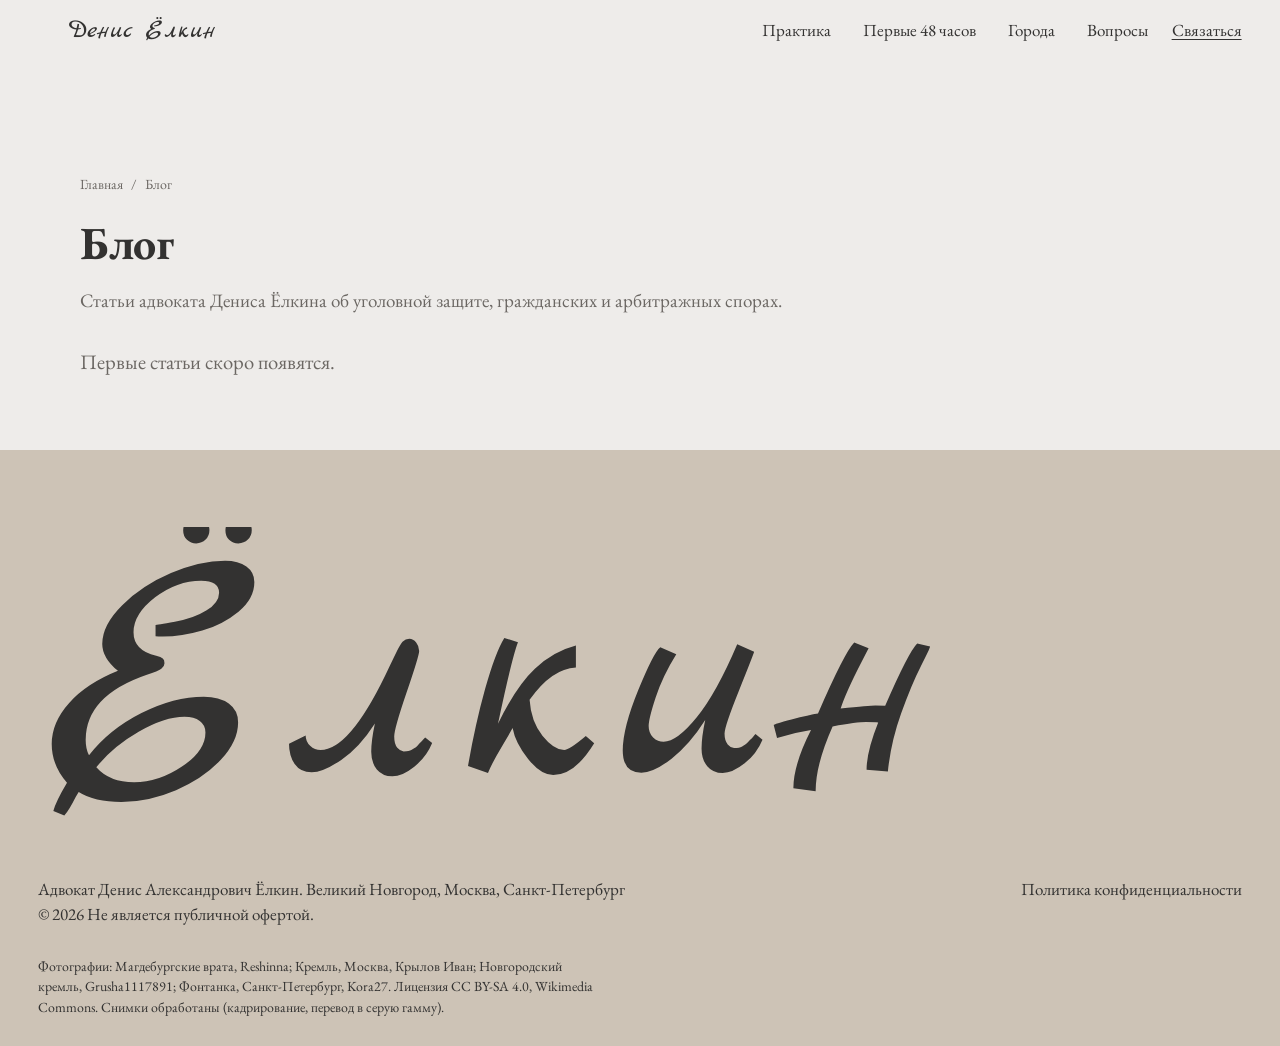
==== blog/index.html @ 22a8d3ac "SEO-блог: установка и 2 черновика статей Co-Authored-By: Claude Sonnet 5.5 <noreply@anthropic.com>" ====
<!DOCTYPE html>
<html lang="ru">
<head>
<meta charset="UTF-8">
<meta name="viewport" content="width=device-width, initial-scale=1.0">
<title>Блог — Адвокат Денис Ёлкин</title>
<meta name="description" content="Статьи адвоката Дениса Ёлкина об уголовной защите, гражданских и арбитражных спорах.">
<link rel="canonical" href="https://advocatdenisaleksandrovichelkin.ru/blog/">
<meta name="robots" content="index, follow, max-image-preview:large">
<meta property="og:type" content="website">
<meta property="og:title" content="Блог — Адвокат Денис Ёлкин">
<meta property="og:description" content="Статьи адвоката Дениса Ёлкина об уголовной защите, гражданских и арбитражных спорах.">
<meta property="og:url" content="https://advocatdenisaleksandrovichelkin.ru/blog/">
<meta property="og:locale" content="ru_RU">

<link rel="alternate" type="application/rss+xml" title="Адвокат Денис Ёлкин — блог" href="https://advocatdenisaleksandrovichelkin.ru/feed.xml">
<meta name="theme-color" content="#eeecea">
<link rel="icon" href="/favicon.svg" type="image/svg+xml">
<link rel="preconnect" href="https://fonts.googleapis.com">
<link rel="preconnect" href="https://fonts.gstatic.com" crossorigin>
<link href="https://fonts.googleapis.com/css2?family=EB+Garamond:ital,wght@0,400;0,500;1,400;1,500&amp;family=Marck+Script&amp;subset=cyrillic&amp;display=swap" rel="stylesheet">
<link rel="stylesheet" href="/styles.css">
<link rel="stylesheet" href="/blog/blog.css">
<link rel="stylesheet" href="/blog/blog.css">
<script type="application/ld+json">{"@context":"https://schema.org","@type":"Blog","name":"Блог — Адвокат Денис Ёлкин","url":"https://advocatdenisaleksandrovichelkin.ru/blog/","blogPost":[]}</script>
</head>
<body class="b-page">
<header class="header" id="header">
  <div class="header__inner">
    <a class="logo" href="/#top" aria-label="Адвокат Денис Ёлкин — на главную">
      <svg class="logo__mark" width="18" height="21" aria-hidden="true"><use href="/#mark"/></svg>
      <span class="logo__name script">Денис Ёлкин</span>
    </a>
    <nav class="nav" id="nav" aria-label="Разделы">
      <a href="/#practice">Практика</a>
      <a href="/#hours">Первые 48 часов</a>
      <a href="/#cities">Города</a>
      <a href="/#faq">Вопросы</a>
    <!-- BLOGNAV:START --><!-- BLOGNAV:END --></nav>
    <a class="header__tel" href="tel:+79095658095">8 909 565-80-95</a>
    <a class="header__link" href="/#contact">Связаться</a>
    <button class="burger" id="burger" type="button" aria-label="Меню" aria-expanded="false" aria-controls="nav"><span></span><span></span></button>
  </div>
</header>
<main class="blog">

<section class="b-list">
  <nav class="b-crumbs" aria-label="Хлебные крошки"><a href="/">Главная</a><span>/</span><span>Блог</span></nav>
  <header class="b-head"><h1>Блог</h1><p class="b-lead">Статьи адвоката Дениса Ёлкина об уголовной защите, гражданских и арбитражных спорах.</p></header>
  <p class="b-empty">Первые статьи скоро появятся.</p>
</section>
</main>
<footer class="footer">
  <p class="footer__word script" aria-hidden="true">Ёлкин</p>
  <div class="footer__row">
    <p>Адвокат Денис Александрович Ёлкин. Великий Новгород, Москва, Санкт-Петербург<br>© <span id="year">2026</span> Не является публичной офертой.</p>
    <p><a href="/privacy.html">Политика конфиденциальности</a></p>
  </div>
  <p class="credits">Фотографии: <a href="https://commons.wikimedia.org/wiki/File:%D0%92%D0%B5%D0%BB%D0%B8%D0%BA%D0%B8%D0%B9_%D0%9D%D0%BE%D0%B2%D0%B3%D0%BE%D1%80%D0%BE%D0%B4,_%D0%9A%D1%80%D0%B5%D0%BC%D0%BB%D1%8C,_%D0%A1%D0%BE%D1%84%D0%B8%D0%B9%D1%81%D0%BA%D0%B8%D0%B9_%D1%81%D0%BE%D0%B1%D0%BE%D1%80,_%C2%AB%D0%9C%D0%B0%D0%B3%D0%B4%D0%B5%D0%B1%D1%83%D1%80%D0%B3%D1%81%D0%BA%D0%B8%D0%B5_%D0%B2%D1%80%D0%B0%D1%82%D0%B0%C2%BB_%D0%9E%D0%B1%D1%89%D0%B8%D0%B9_%D0%B2%D0%B8%D0%B4._2007_%D0%B3%D0%BE%D0%B4.jpg">Магдебургские врата</a>, Reshinna; <a href="https://commons.wikimedia.org/w/index.php?curid=85876324">Кремль, Москва</a>, Крылов Иван; <a href="https://commons.wikimedia.org/wiki/File:%D0%92%D0%B5%D0%BB%D0%B8%D0%BA%D0%B8%D0%B9_%D0%9D%D0%BE%D0%B2%D0%B3%D0%BE%D1%80%D0%BE%D0%B4,_%D0%B2%D0%B8%D0%B4_%D0%BD%D0%B0_%D0%9A%D1%80%D0%B5%D0%BC%D0%BB%D1%8C_%D1%81_%D1%80%D0%B5%D0%BA%D0%B8_%D0%92%D0%BE%D0%BB%D1%85%D0%BE%D0%B2.jpg">Новгородский кремль</a>, Grusha1117891; <a href="https://commons.wikimedia.org/wiki/File:%D0%9D%D0%B0%D0%B1%D0%B5%D1%80%D0%B5%D0%B6%D0%BD%D0%B0%D1%8F_%D1%80%D0%B5%D0%BA%D0%B8_%D0%A4%D0%BE%D0%BD%D1%82%D0%B0%D0%BD%D0%BA%D0%B8_%D0%BE%D1%82_%D0%9D%D0%B5%D0%B2%D1%81%D0%BA%D0%BE%D0%B3%D0%BE_%D0%BF%D1%80%D0%BE%D1%81%D0%BF%D0%B5%D0%BA%D1%82%D0%B0._%D0%A1%D0%B0%D0%BD%D0%BA%D1%82-%D0%9F%D0%B5%D1%82%D0%B5%D1%80%D0%B1%D1%83%D1%80%D0%B3_2H1A2427WI.jpg">Фонтанка, Санкт-Петербург</a>, Kora27. Лицензия <a href="https://creativecommons.org/licenses/by-sa/4.0/">CC BY-SA 4.0</a>, Wikimedia Commons. Снимки обработаны (кадрирование, перевод в серую гамму).</p>
</footer>
<script src="/script.js" defer></script>

</body>
</html>
---- styles.css ----
:root {
  --bg: #eeecea;
  --surface: #e4e1dd;
  --ink: #333231;
  --muted: #6b6763;
  --accent: #5c6b54;
  --accent-strong: #4a5844;
  --accent-ink: #ffffff;
  --field-1: #cdc3b6;
  --field-1-ink: #333231;

  --step-small: clamp(0.8125rem, 0.79rem + 0.1vw, 0.875rem);
  --step-body: clamp(var(--step-ui), 1.05rem + 0.3vw, 1.3125rem);
  --step-lead: clamp(1.25rem, 1.1rem + 0.7vw, 1.625rem);
  --step-head: clamp(2rem, 1.3rem + 3.2vw, 4rem);
  --step-h2: clamp(1.75rem, 1.3rem + 1.6vw, 2.5rem);
  --step-ui: 1.0625rem;
  --step-display: clamp(2rem, 6.6vw, 6.5rem);
  --step-statement: clamp(1.5rem, 1.1rem + 1.5vw, 2.25rem);

  --m: clamp(20px, 3vw, 40px);
  --gap: clamp(16px, 2vw, 28px);
  --section: clamp(96px, 12vw, 190px);

  --ease-out: cubic-bezier(0.22, 1, 0.36, 1);
  --ease-expo: cubic-bezier(0.16, 1, 0.3, 1);
  --ease-in-out: cubic-bezier(0.76, 0, 0.24, 1);
  --ease-soft: cubic-bezier(0.33, 1, 0.68, 1);
  --t-press: 140ms;
  --t-hover: 180ms;
  --t-ui: 240ms;
  --stagger-line: 90ms;
}

*, *::before, *::after { box-sizing: border-box; }
html { -webkit-text-size-adjust: 100%; }
body {
  margin: 0;
  background: var(--bg);
  color: var(--ink);
  font-family: 'EB Garamond', Georgia, 'Times New Roman', serif;
  font-size: var(--step-body);
  line-height: 1.5;
  font-weight: 400;
  text-rendering: optimizeLegibility;
  -webkit-font-smoothing: antialiased;
  overflow-x: clip;
}
img { display: block; max-width: 100%; height: auto; }
a { color: inherit; }
h1, h2, h3, p, ul, ol, figure { margin: 0; padding: 0; }
ul, ol { list-style: none; }
b { font-weight: 500; }
mark { background: var(--field-1); color: inherit; padding: 0 0.15em; }
:focus-visible { outline: 2px solid var(--accent); outline-offset: 3px; }
::selection { background: var(--field-1); }
.visually-hidden { position: absolute; width: 1px; height: 1px; overflow: hidden; clip-path: inset(50%); white-space: nowrap; }

/* ---------- type ---------- */
.h2, .sheet__title { font-size: var(--step-h2); line-height: 1.12; letter-spacing: -0.01em; font-weight: 400; }
.h3 { font-size: var(--step-lead); line-height: 1.15; font-weight: 500; letter-spacing: -0.005em; }
.faq__head { font-size: var(--step-lead); font-weight: 500; }

/* ---------- controls ---------- */
.button {
  display: inline-block;
  background: var(--accent);
  color: var(--accent-ink);
  font: inherit;
  font-size: var(--step-lead);
  line-height: 1;
  padding: 0.7em 1.4em 0.75em;
  border: 0;
  border-radius: 0;
  text-decoration: none;
  cursor: pointer;
  transition: transform var(--t-press) var(--ease-out), background-color var(--t-hover) ease;
}
.button:active { transform: scale(0.97); }
.button[disabled] { opacity: 1; background: var(--muted); cursor: default; }
@media (hover: hover) and (pointer: fine) { .button:hover { background: var(--accent-strong); } }

a { text-decoration: underline; text-decoration-color: transparent; text-underline-offset: 0.2em; text-decoration-thickness: 0.06em; transition: text-decoration-color var(--t-hover) ease; }
@media (hover: hover) and (pointer: fine) { a:hover { text-decoration-color: currentColor; } }
.logo, .nav a, .door, .button { text-decoration: none; }

/* ---------- header ---------- */
.header { position: sticky; top: 0; z-index: 20; background: var(--bg); }
.header__inner { display: flex; align-items: center; gap: 24px; min-width: 0; padding: 18px var(--m); }
.logo { display: flex; align-items: center; gap: 12px; flex-shrink: 0; font-size: var(--step-lead); line-height: 1; }
.logo__mark { color: var(--ink); }
.nav { display: flex; gap: 32px; margin-left: auto; font-size: var(--step-small); }
.nav a { white-space: nowrap; font-size: var(--step-ui); }
.header__link { font-size: var(--step-ui); white-space: nowrap; text-decoration-color: currentColor; }
.burger { display: none; width: 44px; height: 44px; background: none; border: 0; position: relative; cursor: pointer; margin-left: auto; }
.burger span { position: absolute; left: 10px; right: 10px; height: 2px; background: var(--ink); transition: transform var(--t-ui) var(--ease-out); }
.burger span:nth-child(1) { top: 17px; } .burger span:nth-child(2) { top: 25px; }
.burger.is-open span:nth-child(1) { transform: translateY(4px) rotate(45deg); }
.burger.is-open span:nth-child(2) { transform: translateY(-4px) rotate(-45deg); }

/* ---------- hero ---------- */
.hero { padding: clamp(28px, 5vw, 72px) var(--m) 0; text-align: center; min-height: calc(100svh - 60px); display: flex; flex-direction: column; align-items: center; }
.hero__title { font-size: var(--step-display); line-height: 1.04; letter-spacing: -0.015em; font-weight: 400; }
.hero__lead { max-width: 38em; margin-top: 24px; font-size: var(--step-lead); line-height: 1.4; }
.hero .button { margin-top: 28px; }
.lines .line { display: block; overflow: hidden; padding-bottom: 0.1em; margin-bottom: -0.1em; }
.lines [data-line] { display: block; }

.doors { display: flex; justify-content: center; gap: clamp(28px, 5.5vw, 80px); margin-top: clamp(36px, 5vw, 64px); width: 100%; }
.door { display: block; width: clamp(150px, 20vw, 300px); text-align: left; color: inherit; transition: opacity var(--t-ui) ease; }
.door__pic { position: relative; display: block; aspect-ratio: 3 / 5; overflow: clip; background: var(--field-1); }
.door__pic img { position: absolute; top: -12%; width: 250%; max-width: none; height: auto; filter: grayscale(1) contrast(1.06) sepia(0.12); transition: transform 1400ms var(--ease-soft); }
.door--left .door__pic img { left: -22%; }
.door--right .door__pic img { left: -128%; }
.door__name { display: block; margin-top: 14px; font-size: var(--step-lead); line-height: 1.15; font-weight: 500; }
.door__line { display: block; margin-top: 4px; font-size: var(--step-ui); color: var(--muted); }
@media (hover: hover) and (pointer: fine) {
  .doors:has(.door:hover) .door:not(:hover) .door__pic { opacity: 0.55; }
  .door:hover .door__pic img { transform: scale(1.04); }
}
.door__pic { transition: opacity var(--t-ui) ease; }

/* ---------- common section frame ---------- */
section { padding-left: var(--m); padding-right: var(--m); }
.secret, .letter, .hours, .cities, .practice, .start, .faq, .contact { padding-top: var(--section); }

/* ---------- secret ---------- */
.secret { display: grid; grid-template-columns: repeat(12, 1fr); column-gap: var(--gap); align-items: end; }
.secret__text { grid-column: 1 / span 7; }
.statement { font-size: var(--step-statement); line-height: 1.2; letter-spacing: -0.01em; max-width: 24em; }
.secret__note { grid-column: 9 / span 4; font-size: var(--step-ui); line-height: 1.5; max-width: 34em; }

/* ---------- letter ---------- */
.letter { display: grid; grid-template-columns: repeat(12, 1fr); column-gap: var(--gap); }
.letter__head { grid-column: 1 / span 5; }
.letter__body { grid-column: 7 / span 6; max-width: 34em; display: grid; gap: 1.1em; }
.letter__body p { font-size: var(--step-body); line-height: 1.55; }
.sign { margin-top: 36px; }
.sign__name { display: block; font-style: italic; font-size: var(--step-lead); }
.sign__role { display: block; margin-top: 2px; font-size: var(--step-ui); color: var(--muted); }

/* ---------- hours (live thing) ---------- */
.hours { display: grid; grid-template-columns: repeat(12, 1fr); column-gap: var(--gap); align-items: start; }
.hours__side { grid-column: 1 / span 5; position: sticky; top: 100px; }
.hours__intro { margin-top: 24px; max-width: 30em; }
.scrub { margin-top: 36px; max-width: 30em; }
.scrub__read { display: flex; align-items: baseline; gap: 14px; }
.scrub__num { font-size: var(--step-head); line-height: 1; letter-spacing: -0.02em; font-variant-numeric: tabular-nums; min-width: 1.2em; }
.scrub__unit { font-size: var(--step-ui); color: var(--muted); }
.scrub__range { width: 100%; margin: 22px 0 0; height: 40px; background: transparent; -webkit-appearance: none; appearance: none; cursor: pointer; }
.scrub__range::-webkit-slider-runnable-track { height: 10px; background: var(--field-1); }
.scrub__range::-moz-range-track { height: 10px; background: var(--field-1); }
.scrub__range::-webkit-slider-thumb { -webkit-appearance: none; width: 24px; height: 34px; margin-top: -12px; background: var(--accent); border: 0; border-radius: 0; transition: transform var(--t-press) var(--ease-out); }
.scrub__range::-moz-range-thumb { width: 24px; height: 34px; background: var(--accent); border: 0; border-radius: 0; }
.scrub__range:active::-webkit-slider-thumb { transform: scaleY(0.94); }
.scrub__ticks { display: flex; justify-content: space-between; font-size: var(--step-small); color: var(--muted); font-variant-numeric: tabular-nums; }
.hours__note { margin-top: 28px; font-size: var(--step-small); color: var(--muted); max-width: 34em; }

/* ---------- slip (printed itinerary) ---------- */
.slip { background: var(--bg); padding: 40px clamp(22px, 3vw, 44px) 56px; font-size: var(--step-ui); font-variant-numeric: tabular-nums; max-width: 560px; }
.slip--hours { grid-column: 7 / span 6; justify-self: end; width: 100%; background: var(--surface); }
.slip__group + .slip__group { margin-top: 30px; }
.slip__time { font-size: var(--step-ui); font-weight: 500; margin-bottom: 10px; }
.slip__rows { display: grid; gap: 14px; }
.slip__row { display: flex; align-items: flex-end; gap: 10px; line-height: 1.35; transition: color var(--t-ui) ease; }
.slip__what { flex: 0 1 62%; }
.slip__dots { flex: 1 1 24px; min-width: 24px; height: 0.45em; border-bottom: 4px dotted var(--muted); margin-bottom: 0.2em; }
.slip__val { flex: 0 0 auto; text-align: right; font-weight: 500; white-space: nowrap; }
.js .slip--hours .slip__row:not(.is-on) { color: var(--muted); }
.js .slip--hours .slip__row:not(.is-on) .slip__val { font-weight: 400; }
.slip__result { margin: 34px calc(-1 * clamp(22px, 3vw, 44px)) -56px; padding: 0 clamp(22px, 3vw, 44px); height: 64px; display: flex; align-items: center; background: var(--ink); color: var(--bg); font-size: var(--step-ui); line-height: 1.25; }

/* ---------- cities (held picture) ---------- */
.cities__head { margin-bottom: clamp(40px, 6vw, 80px); }
.steps { display: grid; grid-template-columns: 7fr 5fr; column-gap: var(--gap); }
.steps__media { margin: 0; align-self: start; }
.steps__pictures img { display: block; width: 100%; height: auto; filter: grayscale(1) contrast(1.05) sepia(0.12); }
.steps__count { font-size: var(--step-small); color: var(--muted); }
.steps__list { list-style: none; }
.steps__item { min-height: 80svh; display: flex; flex-direction: column; justify-content: center; max-width: 30em; }
.steps__item p { margin-top: 12px; }
.rows { margin-top: 28px; display: grid; gap: 10px; }
.rows li { display: flex; justify-content: space-between; align-items: baseline; gap: 20px; font-size: var(--step-ui); line-height: 1.3; }
.rows__val { font-size: var(--step-small); color: var(--muted); white-space: nowrap; font-variant-numeric: tabular-nums; }
.js .steps__media { position: sticky; top: 90px; display: flex; flex-direction: column; gap: 0.75rem; }
.js .steps__pictures { position: relative; aspect-ratio: 3 / 2; overflow: clip; background: var(--field-1); }
.js .steps__pictures img { position: absolute; inset: 0; height: 100%; object-fit: cover; opacity: 0; transition: opacity 600ms ease; }
.js .steps__pictures img.is-on { opacity: 1; }
.js .steps__item { opacity: 0.4; transition: opacity var(--t-ui) ease; }
.js .steps__item.is-active { opacity: 1; }

/* ---------- practice (menu sheet) ---------- */
.practice { background: var(--field-1); color: var(--field-1-ink); padding-top: var(--section); padding-bottom: var(--section); margin-top: var(--section); }
.sheet { background: var(--bg); max-width: 640px; margin: 0 auto; padding: clamp(60px, 6vw, 84px) clamp(22px, 4vw, 56px) clamp(64px, 6vw, 88px); }
.sheet__title { text-align: center; margin-bottom: 44px; }
.menu + .menu { margin-top: 44px; }
.menu__group { font-size: var(--step-body); font-weight: 500; margin-bottom: 18px; }
.menu__list { display: grid; gap: 18px; }
.menu__row { display: flex; align-items: flex-end; gap: 10px; line-height: 1.25; }
.menu__name { font-size: var(--step-body); flex: 0 1 auto; }
.menu__dots { flex: 1 1 20px; min-width: 20px; height: 0.45em; border-bottom: 4px dotted var(--muted); margin-bottom: 0.2em; }
.menu__val { font-size: var(--step-ui); font-weight: 500; text-align: right; white-space: nowrap; }
.menu__desc { margin-top: 2px; font-size: var(--step-ui); color: var(--muted); max-width: 34ch; }

/* ---------- start (slip 2) ---------- */
.start { display: grid; grid-template-columns: repeat(12, 1fr); column-gap: var(--gap); align-items: start; }
.start__side { grid-column: 1 / span 5; }
.start__intro { margin-top: 24px; max-width: 30em; }
.slip--start { grid-column: 7 / span 5; background: var(--surface); width: 100%; }

/* ---------- faq ---------- */
.faq { display: grid; grid-template-columns: repeat(12, 1fr); column-gap: var(--gap); }
.faq__head { grid-column: 1 / span 3; }
.faq__text { grid-column: 5 / span 8; columns: 2; column-gap: 56px; font-size: var(--step-ui); line-height: 1.55; }
.faq__text p { break-inside: avoid; margin-bottom: 20px; }

/* ---------- contact ---------- */
.contact { display: grid; grid-template-columns: repeat(12, 1fr); column-gap: var(--gap); align-items: start; padding-bottom: var(--section); }
.contact__side { grid-column: 1 / span 5; }
.contact__lead { margin-top: 24px; max-width: 28em; }
.contact__small { margin-top: 28px; font-size: var(--step-ui); color: var(--muted); }
.form { grid-column: 7 / span 6; background: var(--surface); padding: clamp(24px, 3vw, 44px); display: grid; gap: 22px; }
.field { display: grid; gap: 6px; font-size: var(--step-ui); }
.field input, .field textarea { font: inherit; font-size: var(--step-body); color: var(--ink); background: var(--bg); border: 1px solid var(--field-1); border-radius: 0; padding: 0.6em 0.75em; width: 100%; resize: vertical; transition: border-color var(--t-hover) ease; }
.field input:focus, .field textarea:focus { outline: 2px solid var(--accent); outline-offset: 0; border-color: var(--accent); }
.check { display: flex; gap: 12px; align-items: flex-start; font-size: var(--step-ui); line-height: 1.4; }
.check input { width: 22px; height: 22px; margin: 2px 0 0; accent-color: var(--accent); flex: none; }
.form .button { justify-self: start; }

/* ---------- footer (curtain) ---------- */
main { background: var(--bg); }
.footer { background: var(--field-1); color: var(--field-1-ink); padding: clamp(40px, 6vw, 80px) var(--m) 28px; }
.footer__word { font-size: clamp(5rem, 24vw, 22rem); line-height: 0.82; letter-spacing: -0.03em; margin-bottom: clamp(28px, 4vw, 56px); white-space: nowrap; overflow: hidden; }
.footer__row { display: flex; justify-content: space-between; gap: 24px; flex-wrap: wrap; font-size: var(--step-ui); }
.credits { margin-top: 28px; font-size: var(--step-small); line-height: 1.5; max-width: 80ch; }

/* ---------- privacy page ---------- */
.doc { max-width: 40em; margin: 0 auto; padding: 48px var(--m) 120px; }
.doc h1 { font-size: var(--step-h2); line-height: 1.12; font-weight: 400; margin-bottom: 28px; }
.doc h2 { font-size: var(--step-lead); font-weight: 500; margin: 36px 0 10px; }
.doc p, .doc li { margin-bottom: 12px; }
.doc ul { list-style: disc; padding-left: 1.2em; }

/* ---------- motion ---------- */
@media (prefers-reduced-motion: no-preference) {
  .js .hero [data-line] { transform: translateY(105%); animation: line-up 900ms var(--ease-expo) forwards; animation-delay: calc(120ms + var(--i) * var(--stagger-line)); }
  .js .hero [data-load] { opacity: 0; transform: translateY(14px); animation: rise 600ms var(--ease-out) forwards; animation-delay: var(--d); }
  .js .door--left .door__pic { clip-path: inset(0 0 0 100%); animation: open-l 1300ms var(--ease-in-out) 350ms forwards; }
  .js .door--right .door__pic { clip-path: inset(0 100% 0 0); animation: open-r 1300ms var(--ease-in-out) 350ms forwards; }
  .js .door__name, .js .door__line { opacity: 0; animation: rise 600ms var(--ease-out) 1150ms forwards; }
  .js .door__line { animation-delay: 1230ms; }

  .js [data-reveal] { opacity: 0; transform: translateY(24px); transition: opacity 700ms var(--ease-out), transform 900ms var(--ease-out); transition-delay: calc(var(--i, 0) * 70ms); }
  .js [data-reveal].is-in { opacity: 1; transform: none; }

  [data-lines] .line { display: block; overflow: clip; padding-bottom: 0.12em; margin-bottom: -0.12em; }
  [data-lines] .line > span { display: block; }
  .is-split .line > span { transform: translateY(110%); }
  .is-split.is-in .line > span { transform: none; transition: transform 900ms var(--ease-expo) calc(var(--i) * var(--stagger-line)); }

  .js .slip__group { opacity: 0; transform: translateY(20px); transition: opacity 700ms var(--ease-out), transform 900ms var(--ease-out); }
  .js .slip.is-in .slip__group { opacity: 1; transform: none; }
  .js .slip.is-in .slip__group:nth-of-type(2) { transition-delay: 120ms; }
  .js .slip.is-in .slip__group:nth-of-type(3) { transition-delay: 240ms; }
  .js .slip__result { transform-origin: left; transform: scaleX(0); transition: transform 900ms var(--ease-in-out) 500ms; }
  .js .slip.is-in .slip__result { transform: scaleX(1); }
  .js .slip__result span { opacity: 0; transition: opacity 500ms ease 1100ms; }
  .js .slip.is-in .slip__result span { opacity: 1; }

  .js .sheet .menu { opacity: 0; transform: translateY(20px); transition: opacity 700ms var(--ease-out), transform 900ms var(--ease-out); }
  .js .sheet.is-in .menu { opacity: 1; transform: none; }
  .js .sheet.is-in .menu:nth-of-type(2) { transition-delay: 140ms; }
  .js .sheet.is-in .menu:nth-of-type(3) { transition-delay: 280ms; }

  @supports (animation-timeline: view()) {
    .is-filling > span { display: inline-block; color: color-mix(in oklab, var(--ink) 45%, transparent); animation: ink-fill linear both; animation-timeline: view(); animation-range: cover 20% cover 45%; }
  }
}
@keyframes line-up { to { transform: none; } }
@keyframes rise { to { opacity: 1; transform: none; } }
@keyframes open-l { to { clip-path: inset(0); } }
@keyframes open-r { to { clip-path: inset(0); } }
@keyframes ink-fill { to { color: var(--ink); } }
@keyframes word-in { from { transform: translateY(8%); } to { transform: none; } }

/* ---------- breakpoints ---------- */
@media (max-width: 1180px) { .nav { gap: 22px; } }
@media (max-width: 1100px) {
  .nav { display: none; position: absolute; top: 100%; left: 0; right: 0; background: var(--bg); flex-direction: column; gap: 0; padding: 8px var(--m) 20px; margin: 0; }
  .nav.is-open { display: flex; }
  .nav a { padding: 12px 0; font-size: var(--step-body); }
  .burger { display: block; }
  .header__link { margin-left: auto; }
  .burger { margin-left: 0; }
}
@media (max-width: 900px) {
  .secret, .letter, .hours, .start, .faq, .contact { display: block; }
  .secret__note { margin-top: 28px; }
  .letter__body { margin-top: 32px; }
  .hours__side { position: static; }
  .slip--hours, .slip--start { margin-top: 36px; max-width: none; }
  .steps { display: block; }
  .js .steps__media { top: 60px; z-index: 2; background: var(--bg); padding-block: 0.5rem; }
  .js .steps__pictures { aspect-ratio: 3 / 2; max-height: 38svh; }
  .steps__item { min-height: 60svh; }
  .faq__text { columns: 1; margin-top: 24px; }
  .form { margin-top: 36px; }
  .hero { min-height: 0; padding-bottom: 8px; }
}
@media (max-width: 560px) {
  .header__inner { gap: 12px; padding: 12px var(--m); }
  .doors { gap: 14px; }
  .door { width: calc(50% - 7px); }
  .door__name { font-size: var(--step-ui); }
  .door__line { font-size: var(--step-small); }
  .slip__row { flex-wrap: wrap; }
  .slip__what { flex-basis: 100%; }
  .slip__dots { flex-basis: 20px; }
  .menu__row { flex-wrap: wrap; }
  .menu__dots { display: none; }
  .menu__val { text-align: left; width: 100%; font-weight: 400; color: var(--muted); font-size: var(--step-ui); }
  .menu__name { flex-basis: 100%; }
}
@media (max-width: 380px) { .logo__name { display: none; } }

/* ---------- name in calligraphy ---------- */
.script { font-family: 'Marck Script', 'EB Garamond', cursive; font-weight: 400; font-style: normal; letter-spacing: 0; }
.logo__name.script { font-size: var(--step-lead); }
.sign__name { position: relative; display: inline-block; font-size: var(--step-h2); line-height: 1.25; padding-right: 30px; }
.sign__ink { display: inline-block; }
.pen { position: absolute; right: 0; bottom: 0.1em; color: var(--accent); transform: rotate(32deg); transform-origin: 50% 100%; }
.sign__role { max-width: 30em; margin-top: 10px; }
.footer__word.script { font-size: clamp(5rem, 26vw, 24rem); line-height: 1; letter-spacing: 0; margin-bottom: 0; padding-bottom: 0.05em; }
.header__tel { font-size: var(--step-ui); white-space: nowrap; font-variant-numeric: tabular-nums; }
.contact__list { margin-top: 28px; display: grid; gap: 8px; font-size: var(--step-body); }
.contact__small { max-width: 34em; }
@media (prefers-reduced-motion: no-preference) {
  .js .sign .sign__ink { clip-path: inset(-10% 100% -20% 0); }
  .js .sign.is-in .sign__ink { animation: write 2200ms var(--ease-in-out) 300ms forwards; }
  .js .sign .pen { left: 0; right: auto; opacity: 0; }
  .js .sign.is-in .pen { animation: pen-move 2200ms var(--ease-in-out) 300ms forwards; }
}
@keyframes write { to { clip-path: inset(-10% 0 -20% 0); } }
@keyframes pen-move { 0% { left: 0; opacity: 1; } 100% { left: calc(100% - 24px); opacity: 1; } }
@media (max-width: 1280px) { .header__tel { display: none; } }
@media (max-width: 560px) { .sign__name { font-size: var(--step-lead); } }

/* ---------- portraits ---------- */
.portrait { margin-top: 40px; max-width: 380px; }
.portrait img { display: block; width: 100%; height: auto; aspect-ratio: 4 / 5; object-fit: cover; }
.contact__side .portrait { margin-top: 44px; }
@media (max-width: 900px) { .portrait { max-width: 320px; } }
.contact__list a, .contact__small a { text-decoration-color: currentColor; }

.badge { display: flex; align-items: center; gap: 16px; margin-top: 32px; }
.badge img { width: 88px; height: 88px; object-fit: cover; display: block; }
.badge figcaption { font-size: var(--step-ui); color: var(--muted); max-width: 14em; }
---- blog/blog.css ----
/* Стили блога. Цвета берутся из палитры сайта: install.mjs прописывает --b-* в blog.config.json (theme). */
:root { --b-bg: #fff; --b-surface: #fff; --b-ink: #18181b; --b-text: #2b2b30; --b-soft: #6b6b73; --b-line: #e5e5e5; --b-accent: #2563eb; --b-accent-soft: #eef3ff; --b-radius: 16px; }
.blog { padding: 112px 0 72px; background: var(--b-bg); color: var(--b-text); }
.blog > section, .blog > article { width: 100%; max-width: 1160px; margin: 0 auto; padding: 0 20px; }
.b-crumbs { display: flex; gap: 8px; flex-wrap: wrap; font-size: 14px; color: var(--b-soft); margin-bottom: 22px; }
.b-crumbs a { color: var(--b-soft); text-decoration: none; }
.b-crumbs a:hover { color: var(--b-accent); }
.b-meta { display: flex; flex-wrap: wrap; align-items: center; gap: 6px 14px; font-size: 14px; color: var(--b-soft); }
.b-chip { display: inline-block; padding: 3px 12px; border-radius: 999px; background: var(--b-accent-soft); color: var(--b-accent); font-weight: 600; font-size: 13px; }
.b-head h1 { font-family: var(--ff-head, inherit); color: var(--b-ink); font-size: clamp(28px, 4.4vw, 46px); line-height: 1.15; margin: 14px 0 16px; letter-spacing: -0.01em; }
.b-lead { font-size: 19px; line-height: 1.55; color: var(--b-soft); max-width: 720px; }
.b-author { margin-top: 14px; font-size: 14px; color: var(--b-soft); }

/* Статья */
.b-article { max-width: 780px !important; }
.b-cover { margin: 28px 0 8px; border-radius: var(--b-radius); overflow: hidden; }
.b-cover img { display: block; width: 100%; height: auto; }
.b-toc { margin: 28px 0; padding: 20px 24px; border: 1px solid var(--b-line); border-radius: var(--b-radius); background: var(--b-surface); }
.b-toc ol { list-style: none; margin: 10px 0 0; padding: 0; }
.b-toc li + li { margin-top: 6px; }
.b-toc a { color: var(--b-text); text-decoration: none; }
.b-toc a:hover { color: var(--b-accent); }
.b-content { font-size: 18px; line-height: 1.75; margin-top: 28px; }
.b-content h2 { font-family: var(--ff-head, inherit); color: var(--b-ink); font-size: clamp(24px, 3vw, 31px); line-height: 1.25; margin: 2em 0 .6em; scroll-margin-top: 100px; }
.b-content h3 { font-family: var(--ff-head, inherit); color: var(--b-ink); font-size: 22px; margin: 1.6em 0 .5em; scroll-margin-top: 100px; }
.b-content p { margin: 0 0 1.1em; }
.b-content ul, .b-content ol { margin: 0 0 1.2em; padding-left: 1.4em; }
.b-content ul { list-style: disc; }
.b-content ol { list-style: decimal; }
.b-content li + li { margin-top: 8px; }
.b-content li::marker { color: var(--b-accent); }
.b-content a { color: var(--b-accent); text-decoration: underline; text-underline-offset: 3px; }
.b-content img { max-width: 100%; height: auto; border-radius: 12px; margin: 8px 0; }
.b-content hr { border: 0; border-top: 1px solid var(--b-line); margin: 2em 0; }
.b-content blockquote { margin: 1.4em 0; padding: 16px 22px; border-left: 4px solid var(--b-accent); background: var(--b-accent-soft); border-radius: 0 12px 12px 0; }
.b-content blockquote p:last-child { margin-bottom: 0; }
.b-content code { background: var(--b-accent-soft); padding: 2px 6px; border-radius: 6px; font-size: .92em; }
.b-content pre { overflow-x: auto; padding: 16px; border-radius: 12px; background: var(--b-accent-soft); margin: 0 0 1.2em; }
.b-table { overflow-x: auto; margin: 1.4em 0; border: 1px solid var(--b-line); border-radius: 12px; }
.b-table table { width: 100%; border-collapse: collapse; font-size: 16px; line-height: 1.5; }
.b-table th, .b-table td { padding: 12px 16px; text-align: left; border-bottom: 1px solid var(--b-line); vertical-align: top; }
.b-table th { background: var(--b-accent-soft); color: var(--b-ink); font-weight: 600; white-space: nowrap; }
.b-table tr:last-child td { border-bottom: 0; }

.b-faq { margin-top: 44px; }
.b-faq h2 { font-family: var(--ff-head, inherit); color: var(--b-ink); font-size: 28px; margin-bottom: 16px; }
.b-faq details { border: 1px solid var(--b-line); border-radius: 12px; background: var(--b-surface); margin-bottom: 10px; padding: 0 20px; }
.b-faq summary { cursor: pointer; padding: 16px 0; font-weight: 600; color: var(--b-ink); list-style: none; display: flex; justify-content: space-between; gap: 16px; }
.b-faq summary::-webkit-details-marker { display: none; }
.b-faq summary::after { content: '+'; color: var(--b-accent); font-size: 22px; line-height: 1; }
.b-faq details[open] summary::after { content: '−'; }
.b-faq details p { padding: 0 0 18px; color: var(--b-text); line-height: 1.65; }
.b-disclaimer { margin-top: 32px; font-size: 14px; line-height: 1.55; color: var(--b-soft); padding-top: 16px; border-top: 1px solid var(--b-line); }
.b-cta { margin-top: 40px; padding: 32px; border-radius: var(--b-radius); background: var(--b-accent-soft); border: 1px solid var(--b-line); text-align: left; }
.b-cta h2 { font-family: var(--ff-head, inherit); color: var(--b-ink); font-size: 26px; margin-bottom: 8px; }
.b-cta p { margin-bottom: 18px; color: var(--b-text); max-width: 560px; }
.b-cta__btn { display: inline-flex; }
.b-preview { margin: 0 0 22px; padding: 12px 16px; border-radius: 12px; background: #fff4d6; color: #6b4e00; font-size: 14px; border: 1px solid #f0d98a; }

/* Карточки */
.b-grid { display: grid; grid-template-columns: repeat(3, 1fr); gap: 24px; margin-top: 32px; }
.b-card { display: flex; flex-direction: column; background: var(--b-surface); border: 1px solid var(--b-line); border-radius: var(--b-radius); overflow: hidden; transition: transform .2s, box-shadow .2s; }
.b-card:hover { transform: translateY(-3px); box-shadow: 0 16px 36px rgba(20, 20, 30, .09); }
.b-card__img { display: block; aspect-ratio: 16 / 10; overflow: hidden; background: var(--b-accent-soft); }
.b-card__img img { width: 100%; height: 100%; object-fit: cover; display: block; }
.b-card__body { display: flex; flex-direction: column; gap: 10px; padding: 22px; flex: 1; }
.b-card h3 { font-family: var(--ff-head, inherit); font-size: 20px; line-height: 1.3; margin: 0; }
.b-card h3 a { color: var(--b-ink); text-decoration: none; }
.b-card h3 a:hover { color: var(--b-accent); }
.b-card p { color: var(--b-soft); font-size: 15px; line-height: 1.55; margin: 0; }
.b-more { margin-top: auto; padding-top: 6px; color: var(--b-accent); font-weight: 600; text-decoration: none; }
.b-more::after { content: ' →'; }
.b-related { margin-top: 72px !important; }
.b-related h2, .b-home h2 { font-family: var(--ff-head, inherit); color: var(--b-ink); font-size: clamp(26px, 3.4vw, 36px); }
.b-empty { margin-top: 32px; color: var(--b-soft); }

/* Блок на главной */
.b-home { padding: 88px 0; background: var(--b-bg); }
.b-home .container { max-width: 1160px; margin: 0 auto; padding: 0 20px; }
.b-home__head { display: flex; justify-content: space-between; align-items: flex-end; gap: 16px; flex-wrap: wrap; }
.b-home .b-more { margin-top: 0; }

@media (max-width: 960px) { .b-grid { grid-template-columns: repeat(2, 1fr); } }
@media (max-width: 640px) {
  .blog { padding: 92px 0 48px; }
  .b-grid { grid-template-columns: 1fr; gap: 18px; }
  .b-content { font-size: 17px; }
  .b-lead { font-size: 17px; }
  .b-cta { padding: 24px 20px; }
  .b-home { padding: 56px 0; }
}

/* тема сайта */
:root{--b-accent:var(--accent);--b-bg:var(--bg);--b-surface:var(--surface);--b-ink:var(--ink);--b-soft:var(--muted);--b-line:var(--field-1);--b-accent-soft:color-mix(in srgb, var(--accent) 10%, #ffffff)}
---- blog/blog.css ----
/* Стили блога. Цвета берутся из палитры сайта: install.mjs прописывает --b-* в blog.config.json (theme). */
:root { --b-bg: #fff; --b-surface: #fff; --b-ink: #18181b; --b-text: #2b2b30; --b-soft: #6b6b73; --b-line: #e5e5e5; --b-accent: #2563eb; --b-accent-soft: #eef3ff; --b-radius: 16px; }
.blog { padding: 112px 0 72px; background: var(--b-bg); color: var(--b-text); }
.blog > section, .blog > article { width: 100%; max-width: 1160px; margin: 0 auto; padding: 0 20px; }
.b-crumbs { display: flex; gap: 8px; flex-wrap: wrap; font-size: 14px; color: var(--b-soft); margin-bottom: 22px; }
.b-crumbs a { color: var(--b-soft); text-decoration: none; }
.b-crumbs a:hover { color: var(--b-accent); }
.b-meta { display: flex; flex-wrap: wrap; align-items: center; gap: 6px 14px; font-size: 14px; color: var(--b-soft); }
.b-chip { display: inline-block; padding: 3px 12px; border-radius: 999px; background: var(--b-accent-soft); color: var(--b-accent); font-weight: 600; font-size: 13px; }
.b-head h1 { font-family: var(--ff-head, inherit); color: var(--b-ink); font-size: clamp(28px, 4.4vw, 46px); line-height: 1.15; margin: 14px 0 16px; letter-spacing: -0.01em; }
.b-lead { font-size: 19px; line-height: 1.55; color: var(--b-soft); max-width: 720px; }
.b-author { margin-top: 14px; font-size: 14px; color: var(--b-soft); }

/* Статья */
.b-article { max-width: 780px !important; }
.b-cover { margin: 28px 0 8px; border-radius: var(--b-radius); overflow: hidden; }
.b-cover img { display: block; width: 100%; height: auto; }
.b-toc { margin: 28px 0; padding: 20px 24px; border: 1px solid var(--b-line); border-radius: var(--b-radius); background: var(--b-surface); }
.b-toc ol { list-style: none; margin: 10px 0 0; padding: 0; }
.b-toc li + li { margin-top: 6px; }
.b-toc a { color: var(--b-text); text-decoration: none; }
.b-toc a:hover { color: var(--b-accent); }
.b-content { font-size: 18px; line-height: 1.75; margin-top: 28px; }
.b-content h2 { font-family: var(--ff-head, inherit); color: var(--b-ink); font-size: clamp(24px, 3vw, 31px); line-height: 1.25; margin: 2em 0 .6em; scroll-margin-top: 100px; }
.b-content h3 { font-family: var(--ff-head, inherit); color: var(--b-ink); font-size: 22px; margin: 1.6em 0 .5em; scroll-margin-top: 100px; }
.b-content p { margin: 0 0 1.1em; }
.b-content ul, .b-content ol { margin: 0 0 1.2em; padding-left: 1.4em; }
.b-content ul { list-style: disc; }
.b-content ol { list-style: decimal; }
.b-content li + li { margin-top: 8px; }
.b-content li::marker { color: var(--b-accent); }
.b-content a { color: var(--b-accent); text-decoration: underline; text-underline-offset: 3px; }
.b-content img { max-width: 100%; height: auto; border-radius: 12px; margin: 8px 0; }
.b-content hr { border: 0; border-top: 1px solid var(--b-line); margin: 2em 0; }
.b-content blockquote { margin: 1.4em 0; padding: 16px 22px; border-left: 4px solid var(--b-accent); background: var(--b-accent-soft); border-radius: 0 12px 12px 0; }
.b-content blockquote p:last-child { margin-bottom: 0; }
.b-content code { background: var(--b-accent-soft); padding: 2px 6px; border-radius: 6px; font-size: .92em; }
.b-content pre { overflow-x: auto; padding: 16px; border-radius: 12px; background: var(--b-accent-soft); margin: 0 0 1.2em; }
.b-table { overflow-x: auto; margin: 1.4em 0; border: 1px solid var(--b-line); border-radius: 12px; }
.b-table table { width: 100%; border-collapse: collapse; font-size: 16px; line-height: 1.5; }
.b-table th, .b-table td { padding: 12px 16px; text-align: left; border-bottom: 1px solid var(--b-line); vertical-align: top; }
.b-table th { background: var(--b-accent-soft); color: var(--b-ink); font-weight: 600; white-space: nowrap; }
.b-table tr:last-child td { border-bottom: 0; }

.b-faq { margin-top: 44px; }
.b-faq h2 { font-family: var(--ff-head, inherit); color: var(--b-ink); font-size: 28px; margin-bottom: 16px; }
.b-faq details { border: 1px solid var(--b-line); border-radius: 12px; background: var(--b-surface); margin-bottom: 10px; padding: 0 20px; }
.b-faq summary { cursor: pointer; padding: 16px 0; font-weight: 600; color: var(--b-ink); list-style: none; display: flex; justify-content: space-between; gap: 16px; }
.b-faq summary::-webkit-details-marker { display: none; }
.b-faq summary::after { content: '+'; color: var(--b-accent); font-size: 22px; line-height: 1; }
.b-faq details[open] summary::after { content: '−'; }
.b-faq details p { padding: 0 0 18px; color: var(--b-text); line-height: 1.65; }
.b-disclaimer { margin-top: 32px; font-size: 14px; line-height: 1.55; color: var(--b-soft); padding-top: 16px; border-top: 1px solid var(--b-line); }
.b-cta { margin-top: 40px; padding: 32px; border-radius: var(--b-radius); background: var(--b-accent-soft); border: 1px solid var(--b-line); text-align: left; }
.b-cta h2 { font-family: var(--ff-head, inherit); color: var(--b-ink); font-size: 26px; margin-bottom: 8px; }
.b-cta p { margin-bottom: 18px; color: var(--b-text); max-width: 560px; }
.b-cta__btn { display: inline-flex; }
.b-preview { margin: 0 0 22px; padding: 12px 16px; border-radius: 12px; background: #fff4d6; color: #6b4e00; font-size: 14px; border: 1px solid #f0d98a; }

/* Карточки */
.b-grid { display: grid; grid-template-columns: repeat(3, 1fr); gap: 24px; margin-top: 32px; }
.b-card { display: flex; flex-direction: column; background: var(--b-surface); border: 1px solid var(--b-line); border-radius: var(--b-radius); overflow: hidden; transition: transform .2s, box-shadow .2s; }
.b-card:hover { transform: translateY(-3px); box-shadow: 0 16px 36px rgba(20, 20, 30, .09); }
.b-card__img { display: block; aspect-ratio: 16 / 10; overflow: hidden; background: var(--b-accent-soft); }
.b-card__img img { width: 100%; height: 100%; object-fit: cover; display: block; }
.b-card__body { display: flex; flex-direction: column; gap: 10px; padding: 22px; flex: 1; }
.b-card h3 { font-family: var(--ff-head, inherit); font-size: 20px; line-height: 1.3; margin: 0; }
.b-card h3 a { color: var(--b-ink); text-decoration: none; }
.b-card h3 a:hover { color: var(--b-accent); }
.b-card p { color: var(--b-soft); font-size: 15px; line-height: 1.55; margin: 0; }
.b-more { margin-top: auto; padding-top: 6px; color: var(--b-accent); font-weight: 600; text-decoration: none; }
.b-more::after { content: ' →'; }
.b-related { margin-top: 72px !important; }
.b-related h2, .b-home h2 { font-family: var(--ff-head, inherit); color: var(--b-ink); font-size: clamp(26px, 3.4vw, 36px); }
.b-empty { margin-top: 32px; color: var(--b-soft); }

/* Блок на главной */
.b-home { padding: 88px 0; background: var(--b-bg); }
.b-home .container { max-width: 1160px; margin: 0 auto; padding: 0 20px; }
.b-home__head { display: flex; justify-content: space-between; align-items: flex-end; gap: 16px; flex-wrap: wrap; }
.b-home .b-more { margin-top: 0; }

@media (max-width: 960px) { .b-grid { grid-template-columns: repeat(2, 1fr); } }
@media (max-width: 640px) {
  .blog { padding: 92px 0 48px; }
  .b-grid { grid-template-columns: 1fr; gap: 18px; }
  .b-content { font-size: 17px; }
  .b-lead { font-size: 17px; }
  .b-cta { padding: 24px 20px; }
  .b-home { padding: 56px 0; }
}

/* тема сайта */
:root{--b-accent:var(--accent);--b-bg:var(--bg);--b-surface:var(--surface);--b-ink:var(--ink);--b-soft:var(--muted);--b-line:var(--field-1);--b-accent-soft:color-mix(in srgb, var(--accent) 10%, #ffffff)}
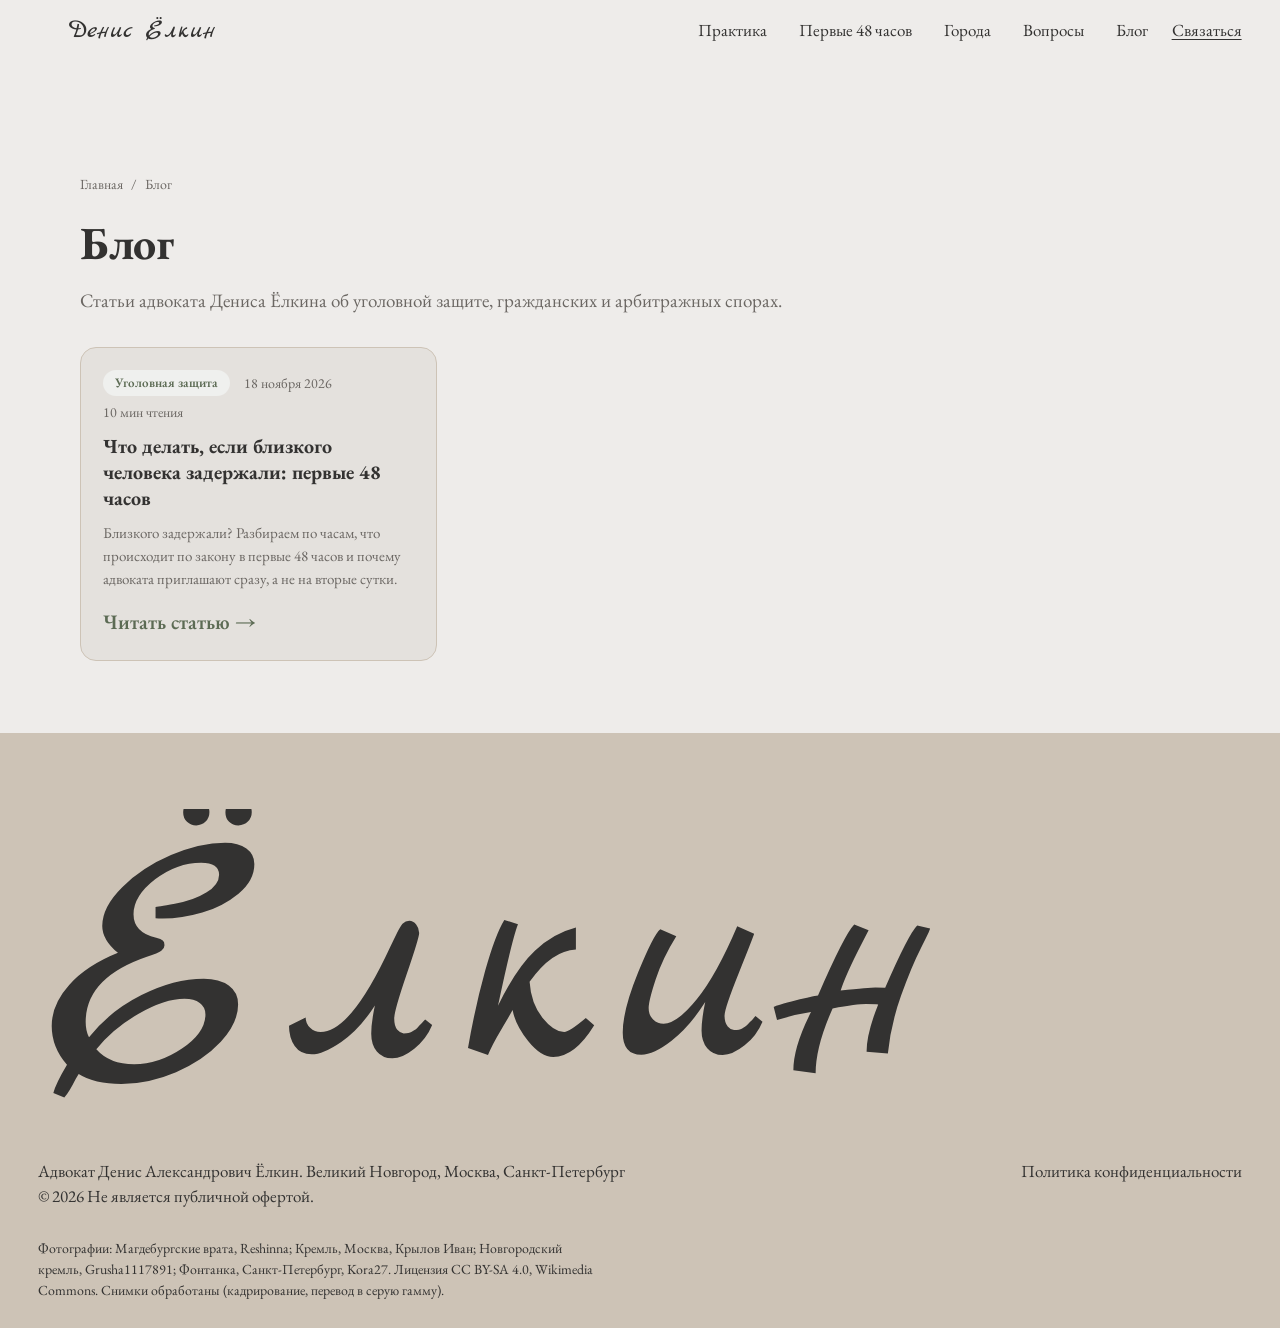
==== commit a9f87945: "blog: автообновление" ====
--- a/blog/index.html
+++ b/blog/index.html
@@ -22,7 +22,7 @@
 <link rel="stylesheet" href="/styles.css">
 <link rel="stylesheet" href="/blog/blog.css">
 <link rel="stylesheet" href="/blog/blog.css">
-<script type="application/ld+json">{"@context":"https://schema.org","@type":"Blog","name":"Блог — Адвокат Денис Ёлкин","url":"https://advocatdenisaleksandrovichelkin.ru/blog/","blogPost":[]}</script>
+<script type="application/ld+json">{"@context":"https://schema.org","@type":"Blog","name":"Блог — Адвокат Денис Ёлкин","url":"https://advocatdenisaleksandrovichelkin.ru/blog/","blogPost":[{"@type":"BlogPosting","headline":"Что делать, если близкого человека задержали: первые 48 часов","url":"https://advocatdenisaleksandrovichelkin.ru/blog/chto-delat-pri-zaderzhanii-blizkogo/","datePublished":"2026-11-18"}]}</script>
 </head>
 <body class="b-page">
 <header class="header" id="header">
@@ -36,7 +36,7 @@
       <a href="/#hours">Первые 48 часов</a>
       <a href="/#cities">Города</a>
       <a href="/#faq">Вопросы</a>
-    <!-- BLOGNAV:START --><!-- BLOGNAV:END --></nav>
+    <!-- BLOGNAV:START --><a href="/blog/">Блог</a><!-- BLOGNAV:END --></nav>
     <a class="header__tel" href="tel:+79095658095">8 909 565-80-95</a>
     <a class="header__link" href="/#contact">Связаться</a>
     <button class="burger" id="burger" type="button" aria-label="Меню" aria-expanded="false" aria-controls="nav"><span></span><span></span></button>
@@ -47,7 +47,15 @@
 <section class="b-list">
   <nav class="b-crumbs" aria-label="Хлебные крошки"><a href="/">Главная</a><span>/</span><span>Блог</span></nav>
   <header class="b-head"><h1>Блог</h1><p class="b-lead">Статьи адвоката Дениса Ёлкина об уголовной защите, гражданских и арбитражных спорах.</p></header>
-  <p class="b-empty">Первые статьи скоро появятся.</p>
+  <div class="b-grid"><article class="b-card">
+  
+  <div class="b-card__body">
+    <div class="b-meta"><span class="b-chip">Уголовная защита</span><time datetime="2026-11-18">18 ноября 2026</time><span>10 мин чтения</span></div>
+    <h3><a href="/blog/chto-delat-pri-zaderzhanii-blizkogo/">Что делать, если близкого человека задержали: первые 48 часов</a></h3>
+    <p>Близкого задержали? Разбираем по часам, что происходит по закону в первые 48 часов и почему адвоката приглашают сразу, а не на вторые сутки.</p>
+    <a class="b-more" href="/blog/chto-delat-pri-zaderzhanii-blizkogo/">Читать статью</a>
+  </div>
+</article></div>
 </section>
 </main>
 <footer class="footer">
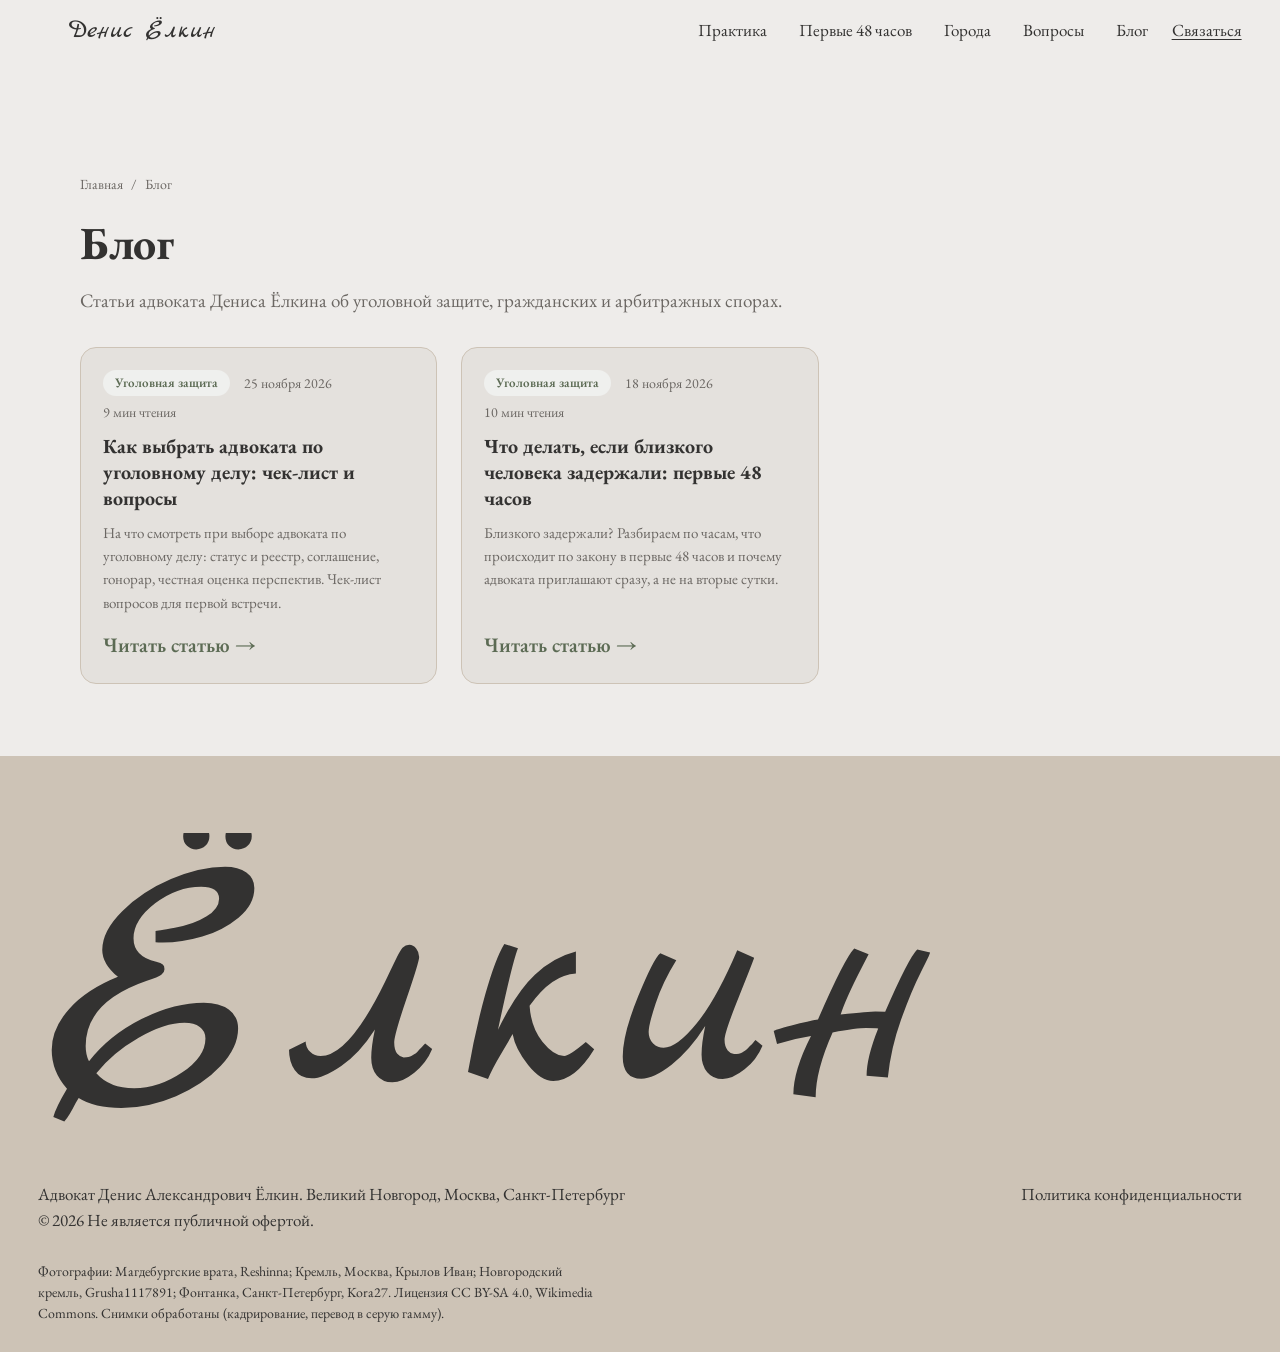
==== commit 4efa864c: "blog: автообновление" ====
--- a/blog/index.html
+++ b/blog/index.html
@@ -22,7 +22,7 @@
 <link rel="stylesheet" href="/styles.css">
 <link rel="stylesheet" href="/blog/blog.css">
 <link rel="stylesheet" href="/blog/blog.css">
-<script type="application/ld+json">{"@context":"https://schema.org","@type":"Blog","name":"Блог — Адвокат Денис Ёлкин","url":"https://advocatdenisaleksandrovichelkin.ru/blog/","blogPost":[{"@type":"BlogPosting","headline":"Что делать, если близкого человека задержали: первые 48 часов","url":"https://advocatdenisaleksandrovichelkin.ru/blog/chto-delat-pri-zaderzhanii-blizkogo/","datePublished":"2026-11-18"}]}</script>
+<script type="application/ld+json">{"@context":"https://schema.org","@type":"Blog","name":"Блог — Адвокат Денис Ёлкин","url":"https://advocatdenisaleksandrovichelkin.ru/blog/","blogPost":[{"@type":"BlogPosting","headline":"Как выбрать адвоката по уголовному делу: чек-лист и вопросы","url":"https://advocatdenisaleksandrovichelkin.ru/blog/kak-vybrat-advokata-po-ugolovnomu-delu/","datePublished":"2026-11-25"},{"@type":"BlogPosting","headline":"Что делать, если близкого человека задержали: первые 48 часов","url":"https://advocatdenisaleksandrovichelkin.ru/blog/chto-delat-pri-zaderzhanii-blizkogo/","datePublished":"2026-11-18"}]}</script>
 </head>
 <body class="b-page">
 <header class="header" id="header">
@@ -50,6 +50,14 @@
   <div class="b-grid"><article class="b-card">
   
   <div class="b-card__body">
+    <div class="b-meta"><span class="b-chip">Уголовная защита</span><time datetime="2026-11-25">25 ноября 2026</time><span>9 мин чтения</span></div>
+    <h3><a href="/blog/kak-vybrat-advokata-po-ugolovnomu-delu/">Как выбрать адвоката по уголовному делу: чек-лист и вопросы</a></h3>
+    <p>На что смотреть при выборе адвоката по уголовному делу: статус и реестр, соглашение, гонорар, честная оценка перспектив. Чек-лист вопросов для первой встречи.</p>
+    <a class="b-more" href="/blog/kak-vybrat-advokata-po-ugolovnomu-delu/">Читать статью</a>
+  </div>
+</article><article class="b-card">
+  
+  <div class="b-card__body">
     <div class="b-meta"><span class="b-chip">Уголовная защита</span><time datetime="2026-11-18">18 ноября 2026</time><span>10 мин чтения</span></div>
     <h3><a href="/blog/chto-delat-pri-zaderzhanii-blizkogo/">Что делать, если близкого человека задержали: первые 48 часов</a></h3>
     <p>Близкого задержали? Разбираем по часам, что происходит по закону в первые 48 часов и почему адвоката приглашают сразу, а не на вторые сутки.</p>
